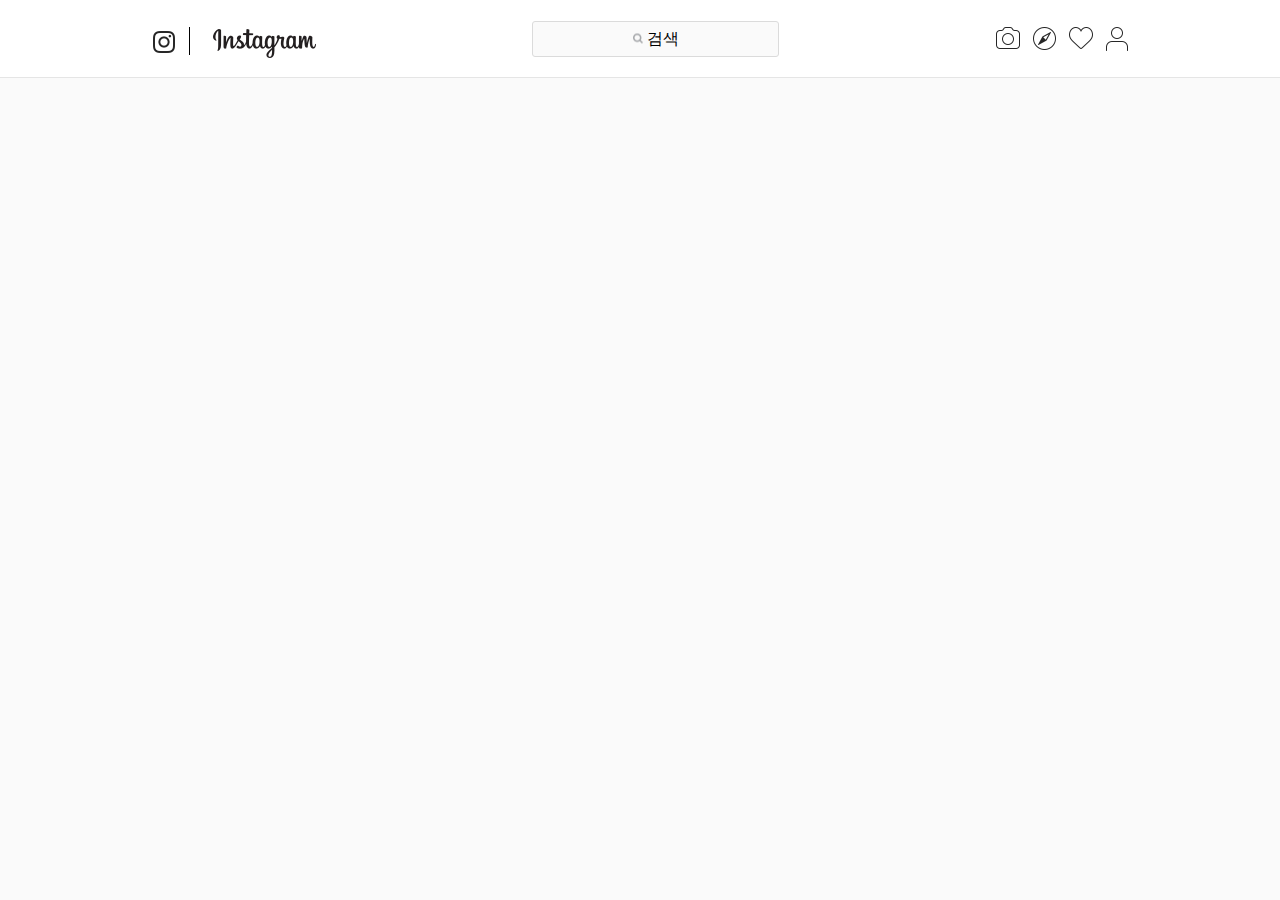
==== index.html @ 07c373a2 "header 구현" ====
<!DOCTYPE html>
<html lang="en">
  <head>
    <meta charset="UTF-8" />
    <meta http-equiv="X-UA-Compatible" content="IE=edge" />
    <meta name="viewport" content="width=device-width, initial-scale=1.0" />
    <title>Document</title>
    <link rel="stylesheet" href="css/style.css" />
    <link rel="stylesheet" href="reset.css" />
    <script src="js/main.js"></script>
  </head>
  <body>
    <section id="container">
      <header id="header">
        <section class="inner">
          <h1 class="logo">
            <a href="index.html">
              <div class="sprite_insta_icon"></div>
              <div class="sprite_write_logo"></div>
            </a>
          </h1>
          <div class="search_box">
            <input type="text" placeholder="검색" id="search-field" />
            <div class="fake_field">
              <span class="sprite_small_search_icon"></span>
              <span>검색</span>
            </div>
          </div>
          <div class="right_icons">
            <div class="sprite_camera_icon"></div>
            <div class="sprite_compass_icon"></div>
            <div class="sprite_heart_icon_outline"></div>
            <div class="sprite_user_icon_outline"></div>
          </div>
        </section>
      </header>
    </section>
  </body>
</html>
---- css/style.css ----
.sprite_insta_icon {
  display: inline-block;
  background: url("../imgs/background01.png") no-repeat -53px -235px;
  width: 22px;
  height: 22px;
}

.sprite_write_logo {
  display: inline-block;
  background: url("../imgs/background01.png") no-repeat -94px -72px;
  width: 103px;
  height: 29px;
}

.sprite_compass_icon {
  display: inline-block;
  background: url("../imgs/background01.png") no-repeat -130px -286px;
  width: 23px;
  height: 23px;
}

.sprite_user_icon_outline {
  display: inline-block;
  background: url("../imgs/background01.png") no-repeat -272px -182px;
  width: 22px;
  height: 24px;
}

.sprite_heart_icon_outline {
  display: inline-block;
  background: url("../imgs/background01.png") no-repeat -52px -261px;
  width: 24px;
  height: 22px;
}

.sprite_small_search_icon {
  display: inline-block;
  background: url("../imgs/background01.png") no-repeat -337px -246px;
  width: 10px;
  height: 10px;
}

.sprite_more_icon {
  display: inline-block;
  background: url("../imgs/background01.png") no-repeat -301px -218px;
  width: 15px;
  height: 3px;
}

.sprite_bubble_icon {
  display: inline-block;
  background: url("../imgs/background01.png") no-repeat -239px -202px;
  width: 24px;
  height: 24px;
}

.sprite_share_icon {
  display: inline-block;
  background: url("../imgs/background01.png") no-repeat -324px -52px;
  width: 21px;
  height: 24px;
}

.sprite_bookmark_outline {
  display: inline-block;
  background: url("../imgs/background01.png") no-repeat -237px -286px;
  width: 19px;
  height: 24px;
}
.sprite_bookmark_outline.on {
  background: url("../imgs/background01.png") no-repeat -159px -286px;
  width: 19px;
  height: 24px;
}

.sprite_small_heart_icon_outline {
  display: inline-block;
  background: url("../imgs/background01.png") no-repeat -323px -274px;
  width: 12px;
  height: 11px;
}

.sprite_camera_icon {
  display: inline-block;
  background: url("../imgs/background01.png") no-repeat -271px -104px;
  width: 24px;
  height: 22px;
}

.sprite_insta_big_logo {
  display: inline-block;
  background: url("../imgs/background02.png") no-repeat -98px -150px;
  width: 175px;
  height: 51px;
}

.sprite_plus_icon {
  display: inline-block;
  background: url("../imgs/background01.png") no-repeat -187px -202px;
  width: 23px;
  height: 23px;
}

body {
  background: #fafafa;
}

#header {
  width: 100%;
  position: absolute;
  z-index: 999;
  left: 0;
  top: 0;
  background: white;
  border-bottom: 1px solid rgba(0, 0, 0, 0.1);
}
#header .inner {
  width: 975px;
  height: 77px;
  margin: 0 auto;
  display: flex;
  justify-content: space-between;
  align-items: center;
}
#header .inner .logo a {
  color: transparent;
}
#header .inner .logo a div {
  vertical-align: middle;
}
#header .inner .logo a div:nth-child(2) {
  transform: translateY(2px);
}
#header .inner .logo .sprite_insta_icon {
  position: relative;
  margin-right: 30px;
}
#header .inner .logo .sprite_insta_icon:after {
  content: "";
  width: 1px;
  height: 28px;
  background: #000;
  position: absolute;
  right: -15px;
  top: -4px;
}
#header .search_box {
  position: relative;
}
#search-field {
  width: 185px;
  height: 28px;
  background: #fafafa;
  border: 1px solid #dbdbdb;
  border-radius: 3px;
  padding: 3px 30px;
  color: #999;
  font-weight: 400;
  text-align: left;
  font-size: 14px;
  outline: none;
}
#search-field::placeholder {
  font-size: 0px;
}
#search-field:focus::placeholder {
  font-size: 14px;
}
#header .search_box .fake_field {
  position: absolute;
  top: 50%;
  left: 50%;
  transform: translate(-50%, -50%);
  pointer-events: none;
}
/* ~ 선택자 : 이어져 있는 모든 옆에 있는 태그 선택 */
#search-field:focus ~ .fake_field span:nth-child(1) {
  transform: translateX(-105px);
}
#search-field:focus ~ .fake_field span:nth-child(2) {
  display: none;
}
#header .right_icons {
  width: 132px;
  display: flex;
  justify-content: space-between;
}
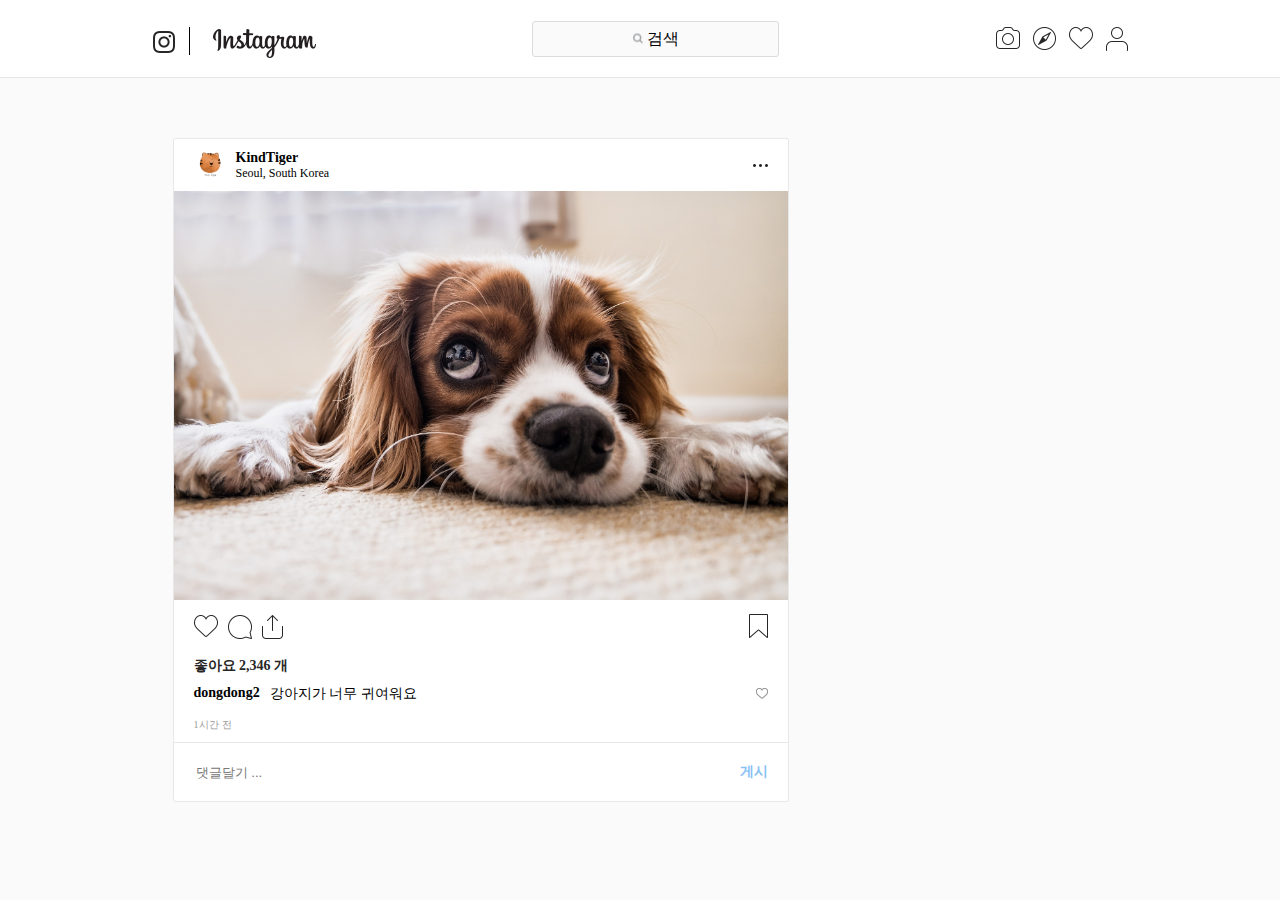
==== commit 3e2a28fc: "컨텐츠 영역 구현" ====
--- a/index.html
+++ b/index.html
@@ -34,6 +34,69 @@
           </div>
         </section>
       </header>
+
+      <section id="main_container">
+        <div class="inner">
+          <div class="contents_box">
+            <article class="contents">
+              <header class="top">
+                <div class="user_container">
+                  <div class="profile_img">
+                    <img src="imgs/thumb.jpeg" alt="프로필이미지" />
+                  </div>
+                  <div class="user_name">
+                    <div class="nick_name m_text">KindTiger</div>
+                    <div class="country s_text">Seoul, South Korea</div>
+                  </div>
+                </div>
+                <div class="sprite_more_icon" data-name="more"></div>
+              </header>
+
+              <div class="img_section">
+                <div class="trans_inner">
+                  <div>
+                    <img src="imgs/img_section/img01.jpg" alt="visual01" />
+                  </div>
+                </div>
+              </div>
+
+              <div class="bottom_icons">
+                <div class="left_icons">
+                  <div class="heart_btn">
+                    <div class="sprite_heart_icon_outline" name="39" data-name="heartbeat"></div>
+                  </div>
+                  <div class="sprite_bubble_icon"></div>
+                  <div class="sprite_share_icon" data-name="share"></div>
+                </div>
+                <div class="right_icons">
+                  <div class="sprite_bookmark_outline" data-name="bookmark"></div>
+                </div>
+              </div>
+              <div class="likes m_text">
+                좋아요
+                <span id="count">2,346</span>
+                개
+              </div>
+
+              <div class="comment_container">
+                <div class="comment">
+                  <div class="nick_name m_text">dongdong2</div>
+                  <div>강아지가 너무 귀여워요</div>
+                </div>
+                <div class="small_heart">
+                  <div class="sprite_small_heart_icon_outline"></div>
+                </div>
+              </div>
+              <div class="timer">1시간 전</div>
+
+              <div class="comment_field">
+                <input type="text" placeholder="댓글달기 ..." />
+                <div class="upload_btn m_text">게시</div>
+              </div>
+            </article>
+          </div>
+        </div>
+      </section>
     </section>
   </body>
 </html>
--- a/css/style.css
+++ b/css/style.css
@@ -173,7 +173,7 @@
   transform: translate(-50%, -50%);
   pointer-events: none;
 }
-/* ~ 선택자 : 이어져 있는 모든 옆에 있는 태그 선택 */
+/* ~ 선택자 : 자신 뒤에 이어지는 부모가 동일한 형제 요소를 선택 */
 #search-field:focus ~ .fake_field span:nth-child(1) {
   transform: translateX(-105px);
 }
@@ -185,3 +185,129 @@
   display: flex;
   justify-content: space-between;
 }
+
+/* ----------------------- 헤더 ----------------------- */
+
+#main_container {
+  padding-top: 130px;
+  display: flex;
+  justify-content: center;
+}
+#main_container .inner {
+  width: 935px;
+}
+.contents_box {
+}
+.contents {
+  width: 614px;
+  border: 1px solid rgba(0, 0, 0, 0.09);
+  border-radius: 3px;
+  margin-bottom: 60px;
+  background: white;
+}
+.contents .top {
+  display: flex;
+  justify-content: space-between;
+  align-items: center;
+  padding: 10px 20px;
+}
+
+.contents .top .user_container {
+  display: flex;
+  align-items: center;
+}
+
+.contents .top .profile_img {
+  width: 32px;
+  height: 32px;
+  border-radius: 50%;
+  overflow: hidden;
+  margin-right: 10px;
+}
+.contents .top .profile_img img {
+  width: 100%;
+}
+
+.m_text {
+  font-size: 14px;
+  font-weight: bold;
+}
+.s_text {
+  font-size: 12px;
+}
+
+.contents .img_section {
+  overflow: hidden;
+}
+
+.contents .img_section img {
+  width: 100%;
+}
+
+.contents .bottom_icons {
+  display: flex;
+  justify-content: space-between;
+  align-items: center;
+  padding: 10px 20px;
+}
+.contents .bottom_icons .left_icons {
+  display: flex;
+}
+.contents .bottom_icons .left_icons > div {
+  margin-right: 10px;
+  cursor: pointer;
+}
+.contents .bottom_icons .right_icons > div {
+  cursor: pointer;
+}
+.contents .likes {
+  padding: 5px 20px;
+  color: #262626;
+}
+.contents .comment_container {
+  display: flex;
+  justify-content: space-between;
+  align-items: center;
+  padding: 5px 20px;
+}
+.contents .comment_container .comment {
+  display: flex;
+  font-size: 14px;
+}
+.contents .comment_container .comment .nick_name {
+  margin-right: 10px;
+}
+.contents .timer {
+  font-size: 10px;
+  letter-spacing: 0.2px;
+  color: #999;
+  border-bottom: 1px solid rgba(0, 0, 0, 0.09);
+  padding: 10px 20px;
+}
+.contents .comment_field {
+  min-height: 56px;
+  padding: 0 20px;
+  position: relative;
+}
+
+.contents .comment_field input {
+  width: 100%;
+  height: 56px;
+  border: none;
+  outline: none;
+  background: transparent;
+}
+.contents .comment_field input:focus ~ .upload_btn {
+  pointer-events: initial;
+  opacity: 1;
+}
+.contents .comment_field .upload_btn {
+  color: #3897f0;
+  position: absolute;
+  top: 50%;
+  right: 20px;
+  transform: translateY(-50%);
+  cursor: pointer;
+  pointer-events: none;
+  opacity: 0.6;
+}
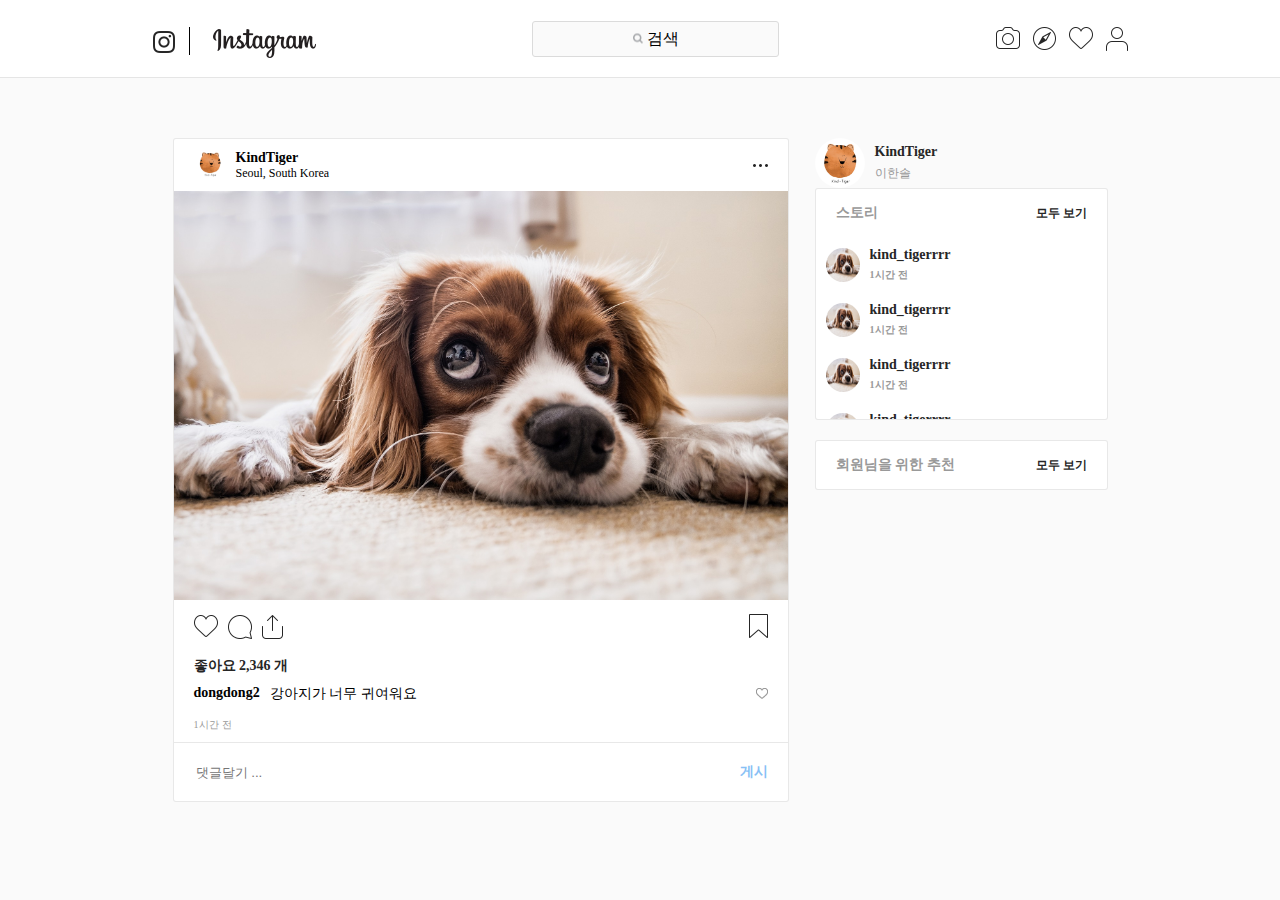
==== commit b43801af: "side box 구현" ====
--- a/index.html
+++ b/index.html
@@ -95,6 +95,79 @@
               </div>
             </article>
           </div>
+
+          <div class="side_box">
+            <div class="user_profile">
+              <div class="profile_thumb">
+                <img src="imgs/thumb.jpeg" alt="프로필사진" />
+              </div>
+              <div class="detail">
+                <div class="id m_text">KindTiger</div>
+                <div class="ko_name">이한솔</div>
+              </div>
+            </div>
+
+            <article class="story">
+              <header class="story_header">
+                <div>스토리</div>
+                <div class="more">모두 보기</div>
+              </header>
+              <div class="scroll_inner">
+                <div class="thumb_user">
+                  <div class="profile_thumb">
+                    <img src="imgs/thumb02.jpg" alt="프로필사진" />
+                  </div>
+                  <div class="detail">
+                    <div class="id">kind_tigerrrr</div>
+                    <div class="time">1시간 전</div>
+                  </div>
+                </div>
+                <div class="thumb_user">
+                  <div class="profile_thumb">
+                    <img src="imgs/thumb02.jpg" alt="프로필사진" />
+                  </div>
+                  <div class="detail">
+                    <div class="id">kind_tigerrrr</div>
+                    <div class="time">1시간 전</div>
+                  </div>
+                </div>
+                <div class="thumb_user">
+                  <div class="profile_thumb">
+                    <img src="imgs/thumb02.jpg" alt="프로필사진" />
+                  </div>
+                  <div class="detail">
+                    <div class="id">kind_tigerrrr</div>
+                    <div class="time">1시간 전</div>
+                  </div>
+                </div>
+                <div class="thumb_user">
+                  <div class="profile_thumb">
+                    <img src="imgs/thumb02.jpg" alt="프로필사진" />
+                  </div>
+                  <div class="detail">
+                    <div class="id">kind_tigerrrr</div>
+                    <div class="time">1시간 전</div>
+                  </div>
+                </div>
+                <div class="thumb_user">
+                  <div class="profile_thumb">
+                    <img src="imgs/thumb02.jpg" alt="프로필사진" />
+                  </div>
+                  <div class="detail">
+                    <div class="id">kind_tigerrrr</div>
+                    <div class="time">1시간 전</div>
+                  </div>
+                </div>
+              </div>
+            </article>
+
+            <article class="recommend">
+              <header class="reco_header">
+                <div>회원님을 위한 추천</div>
+                <div class="more">모두 보기</div>
+              </header>
+            </article>
+          </div>
         </div>
       </section>
     </section>
--- a/css/style.css
+++ b/css/style.css
@@ -195,6 +195,7 @@
 }
 #main_container .inner {
   width: 935px;
+  position: relative;
 }
 .contents_box {
 }
@@ -311,3 +312,82 @@
   pointer-events: none;
   opacity: 0.6;
 }
+
+.side_box {
+  width: 293px;
+  position: absolute;
+  right: 0;
+  top: 0;
+}
+
+.side_box .profile_thumb {
+  width: 50px;
+  height: 50px;
+  border-radius: 50%;
+  overflow: hidden;
+  margin-right: 10px;
+}
+
+.side_box .profile_thumb img {
+  width: 100%;
+  height: 100%;
+}
+
+.side_box .user_profile {
+  display: flex;
+  align-items: center;
+  font-size: 14px;
+  color: #262626;
+}
+
+.side_box .detail .id {
+  margin-bottom: 5px;
+}
+
+.side_box .detail .ko_name {
+  font-size: 12px;
+  color: #999;
+}
+
+.side_box article {
+  border: 1px solid rgba(0, 0, 0, 0.09);
+  border-radius: 3px;
+  margin-bottom: 20px;
+  width: 291px;
+  font-size: 14px;
+  color: #262626;
+  font-weight: bold;
+  background: white;
+}
+.side_box header {
+  display: flex;
+  align-items: center;
+  justify-content: space-between;
+  padding: 15px 20px;
+  color: #999;
+}
+.side_box article header .more {
+  font-size: 12px;
+  color: #262626;
+  cursor: pointer;
+}
+
+.thumb_user {
+  display: flex;
+  align-items: center;
+  padding: 10px 10px;
+}
+.thumb_user .profile_thumb {
+  width: 34px;
+  height: 34px;
+}
+.thumb_user .time {
+  font-size: 10px;
+  letter-spacing: 0.2px;
+  color: #999;
+}
+.side_box .scroll_inner {
+  height: 182px;
+  overflow-x: hidden;
+  overflow-y: auto;
+}
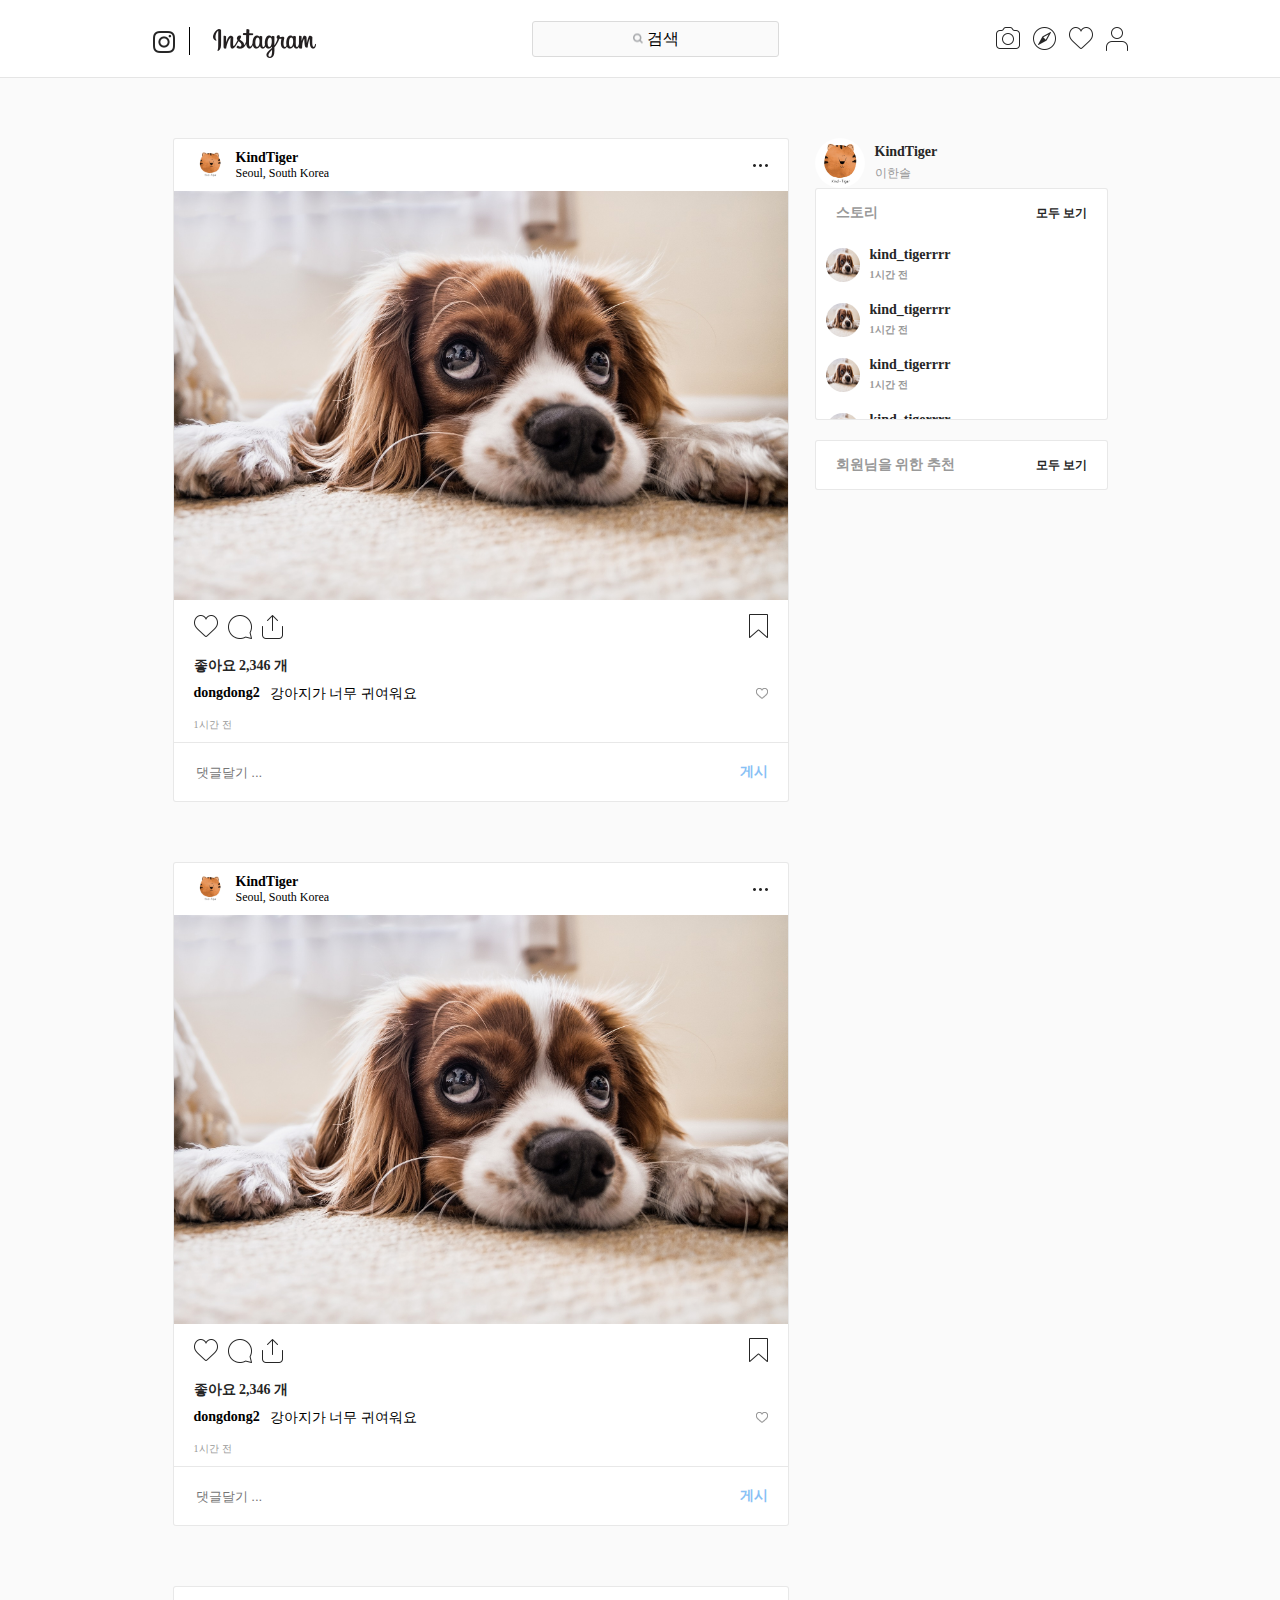
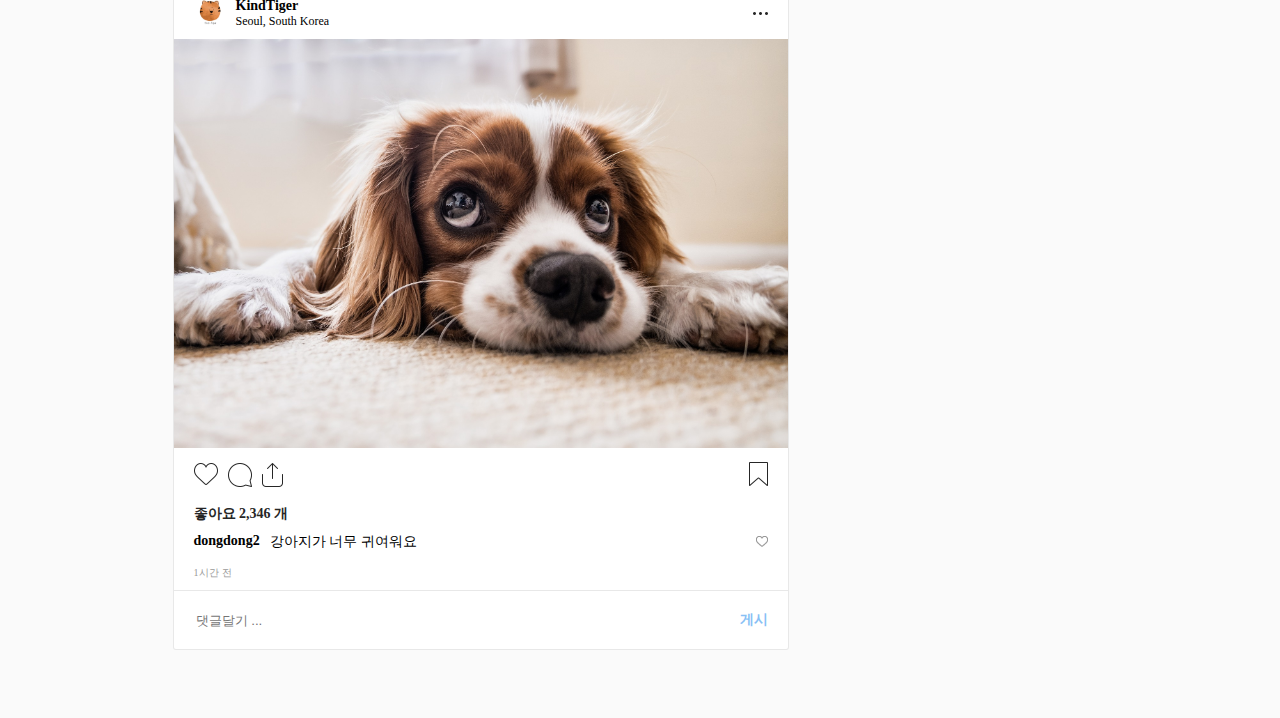
==== commit 66fb54de: "contents bottom icons js구현" ====
--- a/index.html
+++ b/index.html
@@ -4,10 +4,13 @@
     <meta charset="UTF-8" />
     <meta http-equiv="X-UA-Compatible" content="IE=edge" />
     <meta name="viewport" content="width=device-width, initial-scale=1.0" />
+    <meta
+      name="viewport"
+      content="width=device-width, user-scalable=no, initial-scale=1.0, maximum-scale=1.0, minimum-scale=1.0"
+    />
     <title>Document</title>
     <link rel="stylesheet" href="css/style.css" />
     <link rel="stylesheet" href="reset.css" />
-    <script src="js/main.js"></script>
   </head>
   <body>
     <section id="container">
@@ -35,6 +38,15 @@
         </section>
       </header>
 
+      <div class="hidden_menu">
+        <div class="scroll_inner">
+          <div class="user">
+            <div class="thumb_img"><img src="imgs/thumb.jpeg" alt="프로필사진" /></div>
+            <div class="id">kindtigerrr</div>
+          </div>
+        </div>
+      </div>
+
       <section id="main_container">
         <div class="inner">
           <div class="contents_box">
@@ -94,6 +106,120 @@
                 <div class="upload_btn m_text">게시</div>
               </div>
             </article>
+
+            <article class="contents">
+              <header class="top">
+                <div class="user_container">
+                  <div class="profile_img">
+                    <img src="imgs/thumb.jpeg" alt="프로필이미지" />
+                  </div>
+                  <div class="user_name">
+                    <div class="nick_name m_text">KindTiger</div>
+                    <div class="country s_text">Seoul, South Korea</div>
+                  </div>
+                </div>
+                <div class="sprite_more_icon" data-name="more"></div>
+              </header>
+
+              <div class="img_section">
+                <div class="trans_inner">
+                  <div>
+                    <img src="imgs/img_section/img01.jpg" alt="visual01" />
+                  </div>
+                </div>
+              </div>
+
+              <div class="bottom_icons">
+                <div class="left_icons">
+                  <div class="heart_btn">
+                    <div class="sprite_heart_icon_outline" name="39" data-name="heartbeat"></div>
+                  </div>
+                  <div class="sprite_bubble_icon"></div>
+                  <div class="sprite_share_icon" data-name="share"></div>
+                </div>
+                <div class="right_icons">
+                  <div class="sprite_bookmark_outline" data-name="bookmark"></div>
+                </div>
+              </div>
+              <div class="likes m_text">
+                좋아요
+                <span id="count">2,346</span>
+                개
+              </div>
+
+              <div class="comment_container">
+                <div class="comment">
+                  <div class="nick_name m_text">dongdong2</div>
+                  <div>강아지가 너무 귀여워요</div>
+                </div>
+                <div class="small_heart">
+                  <div class="sprite_small_heart_icon_outline"></div>
+                </div>
+              </div>
+              <div class="timer">1시간 전</div>
+
+              <div class="comment_field">
+                <input type="text" placeholder="댓글달기 ..." />
+                <div class="upload_btn m_text">게시</div>
+              </div>
+            </article>
+
+            <article class="contents">
+              <header class="top">
+                <div class="user_container">
+                  <div class="profile_img">
+                    <img src="imgs/thumb.jpeg" alt="프로필이미지" />
+                  </div>
+                  <div class="user_name">
+                    <div class="nick_name m_text">KindTiger</div>
+                    <div class="country s_text">Seoul, South Korea</div>
+                  </div>
+                </div>
+                <div class="sprite_more_icon" data-name="more"></div>
+              </header>
+
+              <div class="img_section">
+                <div class="trans_inner">
+                  <div>
+                    <img src="imgs/img_section/img01.jpg" alt="visual01" />
+                  </div>
+                </div>
+              </div>
+
+              <div class="bottom_icons">
+                <div class="left_icons">
+                  <div class="heart_btn">
+                    <div class="sprite_heart_icon_outline" name="39" data-name="heartbeat"></div>
+                  </div>
+                  <div class="sprite_bubble_icon"></div>
+                  <div class="sprite_share_icon" data-name="share"></div>
+                </div>
+                <div class="right_icons">
+                  <div class="sprite_bookmark_outline" data-name="bookmark"></div>
+                </div>
+              </div>
+              <div class="likes m_text">
+                좋아요
+                <span id="count">2,346</span>
+                개
+              </div>
+
+              <div class="comment_container">
+                <div class="comment">
+                  <div class="nick_name m_text">dongdong2</div>
+                  <div>강아지가 너무 귀여워요</div>
+                </div>
+                <div class="small_heart">
+                  <div class="sprite_small_heart_icon_outline"></div>
+                </div>
+              </div>
+              <div class="timer">1시간 전</div>
+
+              <div class="comment_field">
+                <input type="text" placeholder="댓글달기 ..." />
+                <div class="upload_btn m_text">게시</div>
+              </div>
+            </article>
           </div>
 
           <div class="side_box">
@@ -171,5 +297,6 @@
         </div>
       </section>
     </section>
+    <script src="js/main.js"></script>
   </body>
 </html>
--- a/css/style.css
+++ b/css/style.css
@@ -114,6 +114,9 @@
   background: white;
   border-bottom: 1px solid rgba(0, 0, 0, 0.1);
 }
+#header .on {
+  position: fixed;
+}
 #header .inner {
   width: 975px;
   height: 77px;
@@ -121,6 +124,10 @@
   display: flex;
   justify-content: space-between;
   align-items: center;
+  transition: all 1s;
+}
+#header.on .inner {
+  height: 52px;
 }
 #header .inner .logo a {
   color: transparent;
@@ -143,6 +150,13 @@
   position: absolute;
   right: -15px;
   top: -4px;
+  transition: all 0.5s;
+}
+#header.on .inner .logo .sprite_insta_icon:after {
+  opacity: 0;
+}
+#header.on .inner .logo div:nth-child(2) {
+  opacity: 0;
 }
 #header .search_box {
   position: relative;
@@ -261,6 +275,9 @@
 .contents .bottom_icons .right_icons > div {
   cursor: pointer;
 }
+.sprite_heart_icon_outline.on {
+  background: url("../imgs/background01.png") no-repeat -26px -261px;
+}
 .contents .likes {
   padding: 5px 20px;
   color: #262626;
@@ -320,6 +337,10 @@
   top: 0;
 }
 
+.side_box.on {
+  position: fixed;
+  top: 80px;
+}
 .side_box .profile_thumb {
   width: 50px;
   height: 50px;
@@ -391,3 +412,81 @@
   overflow-x: hidden;
   overflow-y: auto;
 }
+
+.hidden_menu {
+  display: none;
+  width: 600px;
+  position: absolute;
+  left: 50%;
+  transform: translate(-50%);
+  top: 100px;
+  overflow: hidden;
+  border: 1px solid rgba(0, 0, 0, 0.09);
+  border-radius: 3px;
+}
+
+.hidden_menu .scroll_inner {
+  height: 100px;
+  width: auto;
+  overflow-x: auto;
+  overflow-y: hidden;
+  display: flex;
+  align-items: center;
+  padding: 0 10px;
+}
+
+.hidden_menu .scroll_inner .user {
+  width: 80px;
+  height: 80px;
+  display: flex;
+  flex-direction: column;
+  align-items: center;
+  margin-right: 15px;
+  justify-content: space-between;
+}
+
+.hidden_menu .scroll_inner .user .id {
+  font-size: 12px;
+  color: #262626;
+}
+.hidden_menu .thumb_img {
+  width: 56px;
+  height: 56px;
+  border-radius: 50%;
+  overflow: hidden;
+}
+.hidden_menu .thumb_img img {
+  width: 100%;
+  height: 100%;
+}
+
+@media screen and (max-width: 1000px) {
+  #header .inner {
+    width: 97.5%;
+  }
+  #main_container {
+    padding-top: 220px;
+  }
+  #main_container .inner {
+    width: 93.5%;
+  }
+  .contents_box {
+    display: flex;
+    flex-direction: column;
+    align-items: center;
+  }
+  .side_box {
+    display: none;
+  }
+  .hidden_menu {
+    display: block;
+  }
+}
+@media screen and (max-width: 650px) {
+  #header .search_box {
+    display: none;
+  }
+  .hidden_menu {
+    width: 95%;
+  }
+}
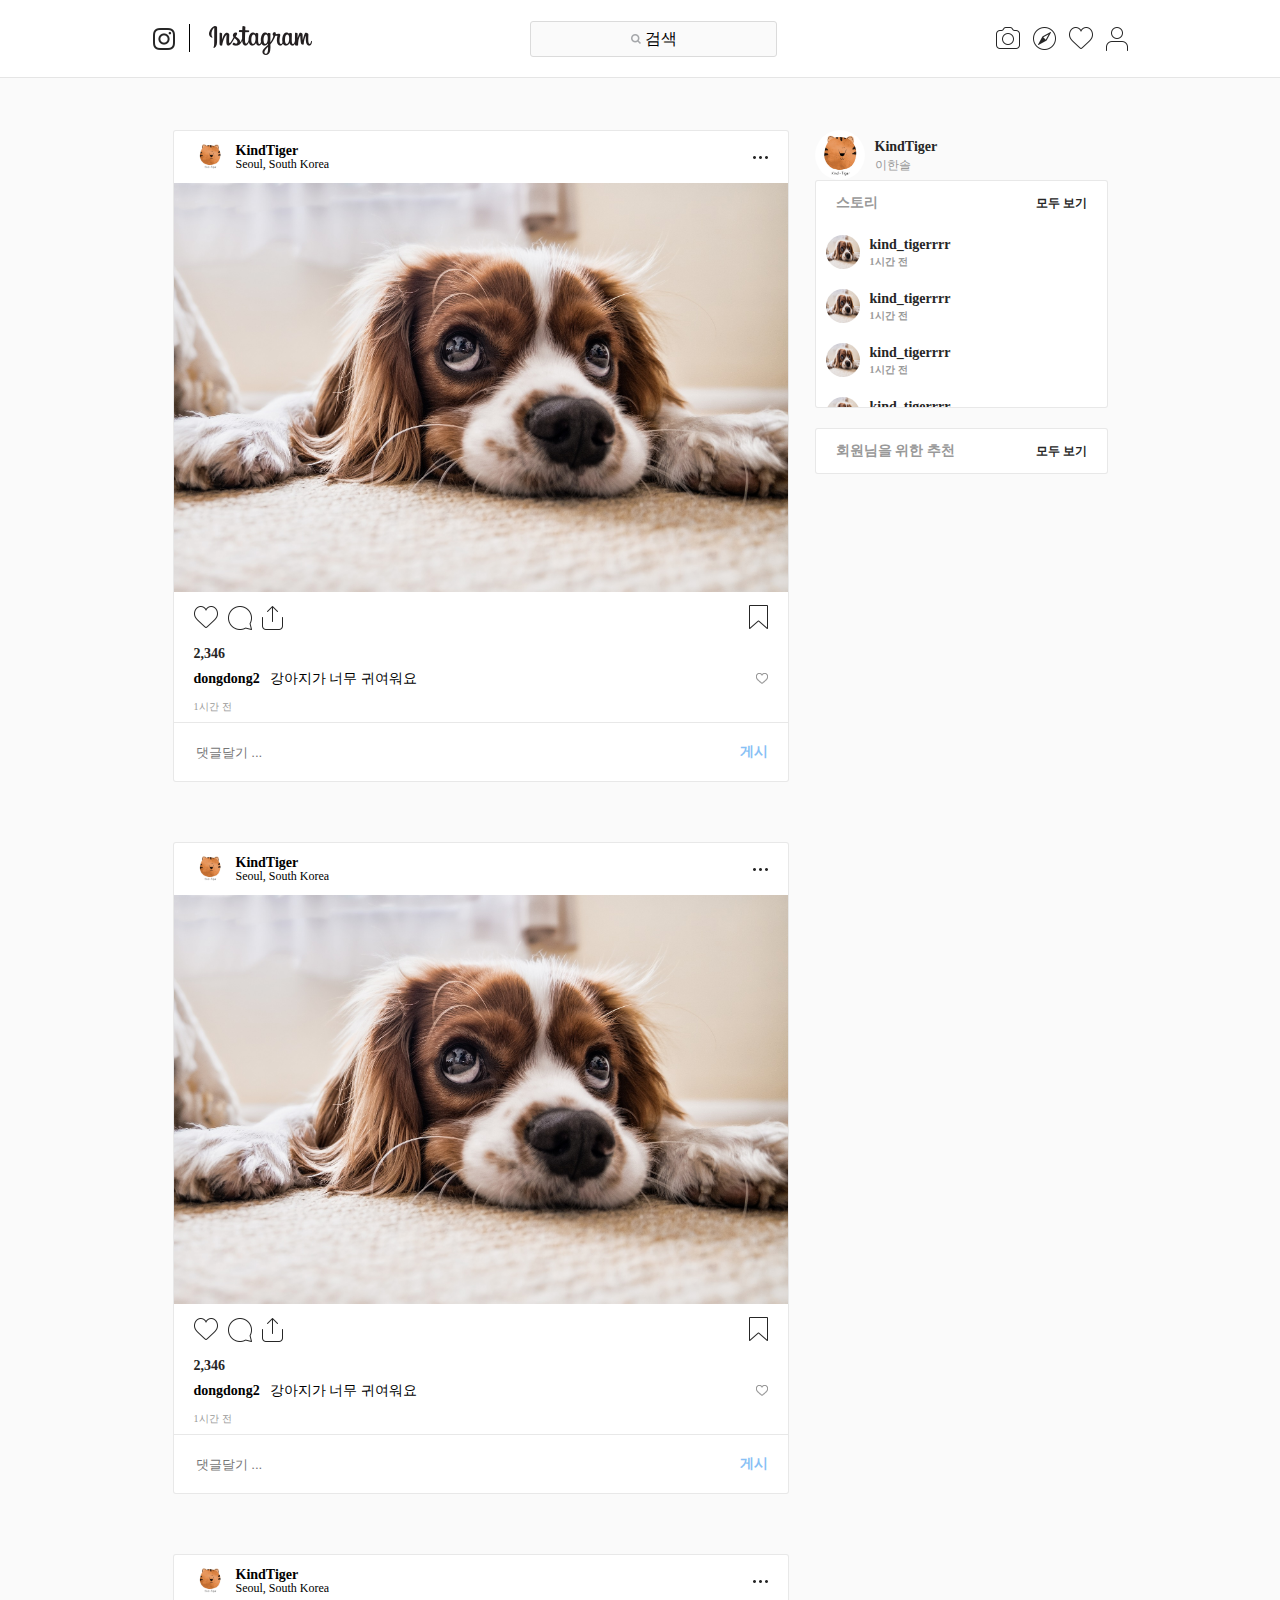
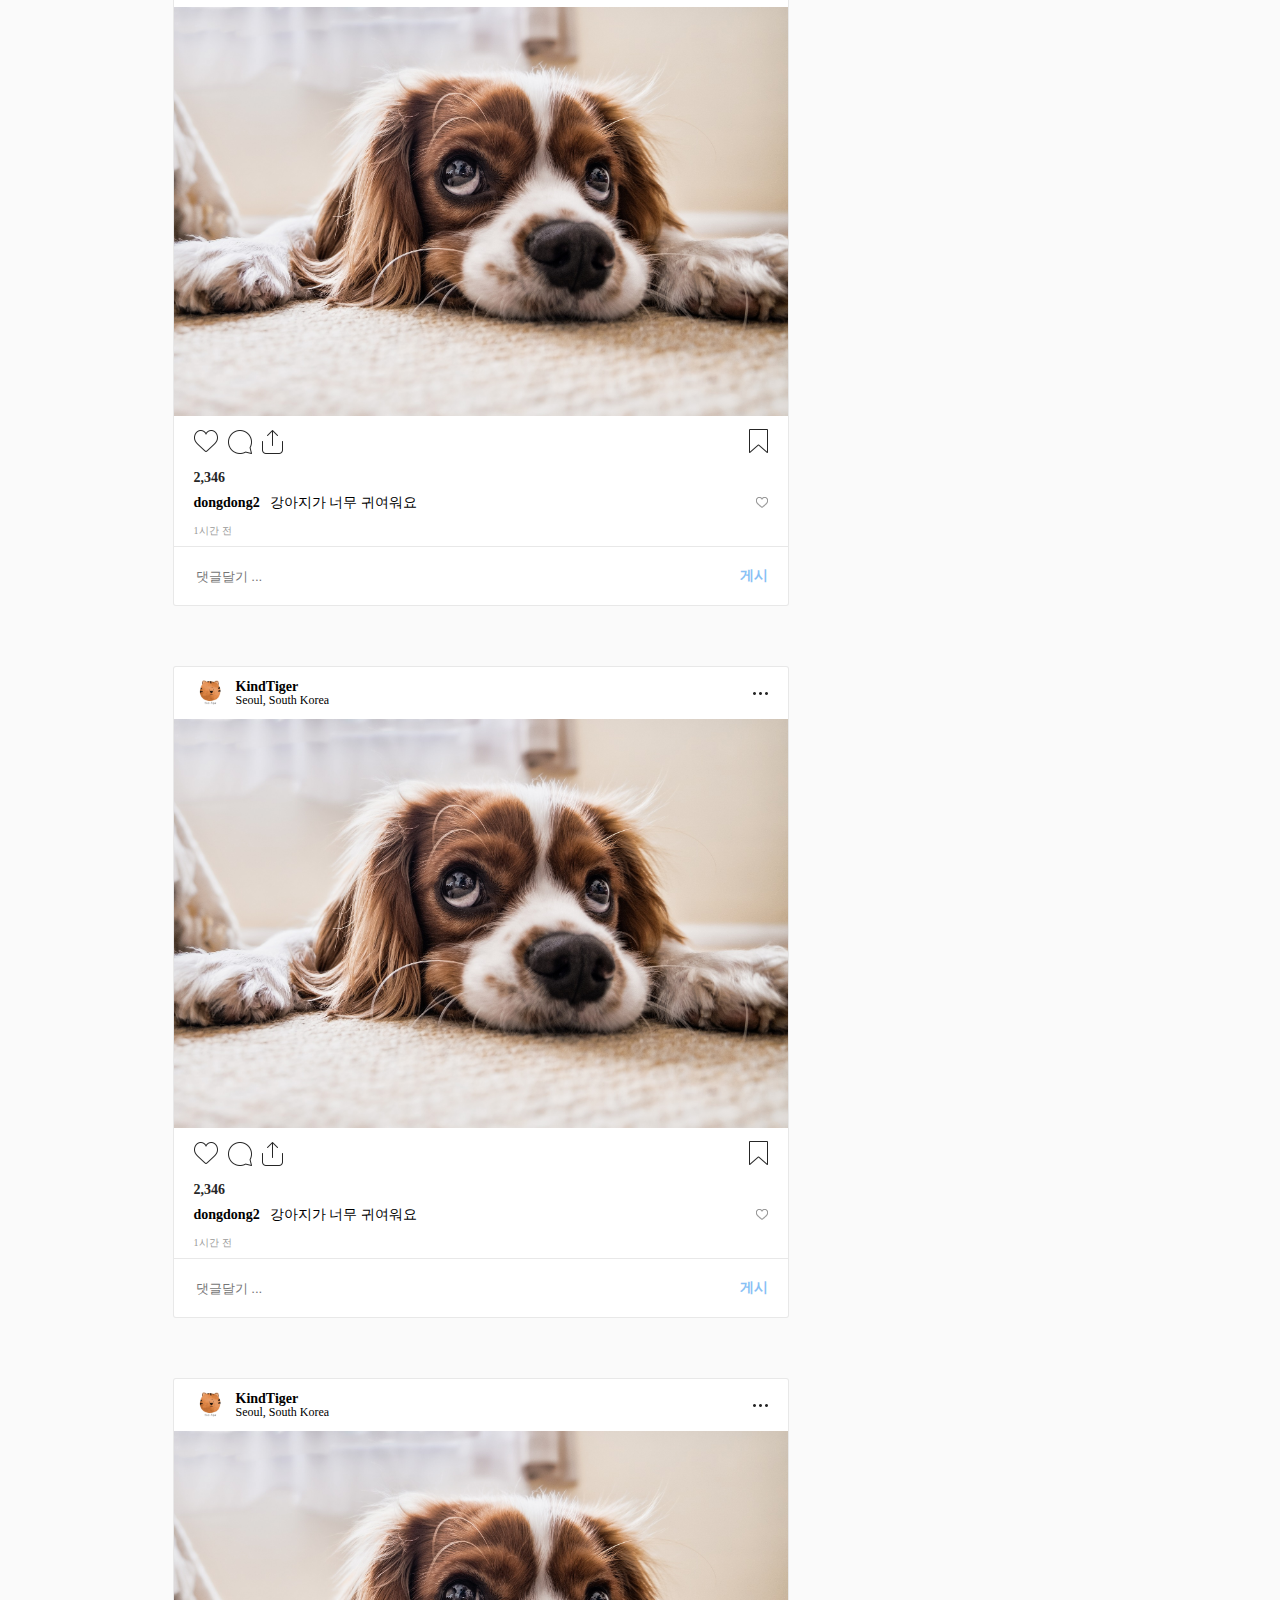
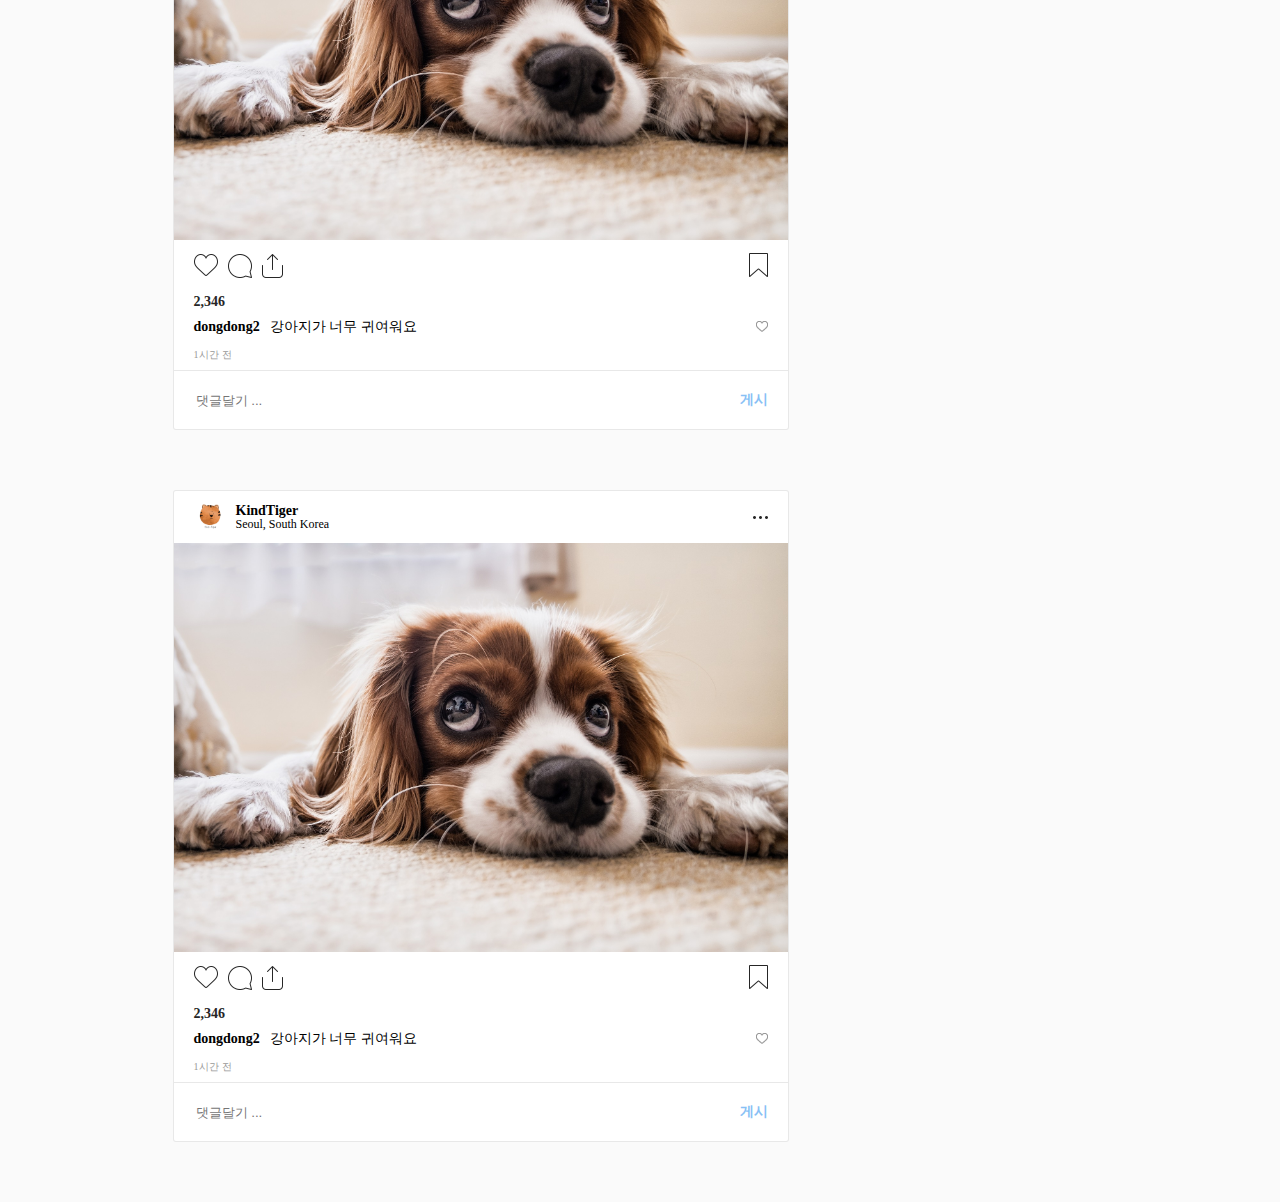
==== commit 0e5165e5: "ajax 통신" ====
--- a/index.html
+++ b/index.html
@@ -10,7 +10,7 @@
     />
     <title>Document</title>
     <link rel="stylesheet" href="css/style.css" />
-    <link rel="stylesheet" href="reset.css" />
+    <link rel="stylesheet" href="css/reset.css" />
   </head>
   <body>
     <section id="container">
@@ -61,7 +61,15 @@
                     <div class="country s_text">Seoul, South Korea</div>
                   </div>
                 </div>
-                <div class="sprite_more_icon" data-name="more"></div>
+                <div class="sprite_more_icon" data-name="more">
+                  <ul class="toggle_box">
+                    <li>
+                      <input type="submit" class="follow" value="팔로우" data-name="follow" />
+                    </li>
+                    <li>수정</li>
+                    <li>삭제</li>
+                  </ul>
+                </div>
               </header>
 
               <div class="img_section">
@@ -75,25 +83,26 @@
               <div class="bottom_icons">
                 <div class="left_icons">
                   <div class="heart_btn">
-                    <div class="sprite_heart_icon_outline" name="39" data-name="heartbeat"></div>
+                    <div class="sprite_heart_icon_outline" name="37" data-name="heartbeat"></div>
                   </div>
                   <div class="sprite_bubble_icon"></div>
                   <div class="sprite_share_icon" data-name="share"></div>
                 </div>
                 <div class="right_icons">
-                  <div class="sprite_bookmark_outline" data-name="bookmark"></div>
+                  <div class="sprite_bookmark_outline" name="37" data-name="bookmark"></div>
                 </div>
               </div>
               <div class="likes m_text">
-                좋아요
-                <span id="count">2,346</span>
-                개
+                <span id="like-count-37">2,346</span>
+                <span id="bookmark-count-37"></span>
               </div>
 
               <div class="comment_container">
-                <div class="comment">
-                  <div class="nick_name m_text">dongdong2</div>
-                  <div>강아지가 너무 귀여워요</div>
+                <div class="comment" id="comment-list-ajax-post37">
+                  <div class="comment-detail">
+                    <div class="nick_name m_text">dongdong2</div>
+                    <div>강아지가 너무 귀여워요</div>
+                  </div>
                 </div>
                 <div class="small_heart">
                   <div class="sprite_small_heart_icon_outline"></div>
@@ -101,9 +110,9 @@
               </div>
               <div class="timer">1시간 전</div>
 
-              <div class="comment_field">
+              <div class="comment_field" id="add-comment-post37">
                 <input type="text" placeholder="댓글달기 ..." />
-                <div class="upload_btn m_text">게시</div>
+                <div class="upload_btn m_text" data-name="comment">게시</div>
               </div>
             </article>
 
@@ -118,7 +127,15 @@
                     <div class="country s_text">Seoul, South Korea</div>
                   </div>
                 </div>
-                <div class="sprite_more_icon" data-name="more"></div>
+                <div class="sprite_more_icon" data-name="more">
+                  <ul class="toggle_box">
+                    <li>
+                      <input type="submit" class="follow" value="팔로우" data-name="follow" />
+                    </li>
+                    <li>수정</li>
+                    <li>삭제</li>
+                  </ul>
+                </div>
               </header>
 
               <div class="img_section">
@@ -132,25 +149,26 @@
               <div class="bottom_icons">
                 <div class="left_icons">
                   <div class="heart_btn">
-                    <div class="sprite_heart_icon_outline" name="39" data-name="heartbeat"></div>
+                    <div class="sprite_heart_icon_outline" name="37" data-name="heartbeat"></div>
                   </div>
                   <div class="sprite_bubble_icon"></div>
                   <div class="sprite_share_icon" data-name="share"></div>
                 </div>
                 <div class="right_icons">
-                  <div class="sprite_bookmark_outline" data-name="bookmark"></div>
+                  <div class="sprite_bookmark_outline" name="37" data-name="bookmark"></div>
                 </div>
               </div>
               <div class="likes m_text">
-                좋아요
-                <span id="count">2,346</span>
-                개
+                <span id="like-count-37">2,346</span>
+                <span id="bookmark-count-37"></span>
               </div>
 
               <div class="comment_container">
-                <div class="comment">
-                  <div class="nick_name m_text">dongdong2</div>
-                  <div>강아지가 너무 귀여워요</div>
+                <div class="comment" id="comment-list-ajax-post37">
+                  <div class="comment-detail">
+                    <div class="nick_name m_text">dongdong2</div>
+                    <div>강아지가 너무 귀여워요</div>
+                  </div>
                 </div>
                 <div class="small_heart">
                   <div class="sprite_small_heart_icon_outline"></div>
@@ -158,9 +176,9 @@
               </div>
               <div class="timer">1시간 전</div>
 
-              <div class="comment_field">
+              <div class="comment_field" id="add-comment-post37">
                 <input type="text" placeholder="댓글달기 ..." />
-                <div class="upload_btn m_text">게시</div>
+                <div class="upload_btn m_text" data-name="comment">게시</div>
               </div>
             </article>
 
@@ -175,7 +193,15 @@
                     <div class="country s_text">Seoul, South Korea</div>
                   </div>
                 </div>
-                <div class="sprite_more_icon" data-name="more"></div>
+                <div class="sprite_more_icon" data-name="more">
+                  <ul class="toggle_box">
+                    <li>
+                      <input type="submit" class="follow" value="팔로우" data-name="follow" />
+                    </li>
+                    <li>수정</li>
+                    <li>삭제</li>
+                  </ul>
+                </div>
               </header>
 
               <div class="img_section">
@@ -189,25 +215,26 @@
               <div class="bottom_icons">
                 <div class="left_icons">
                   <div class="heart_btn">
-                    <div class="sprite_heart_icon_outline" name="39" data-name="heartbeat"></div>
+                    <div class="sprite_heart_icon_outline" name="37" data-name="heartbeat"></div>
                   </div>
                   <div class="sprite_bubble_icon"></div>
                   <div class="sprite_share_icon" data-name="share"></div>
                 </div>
                 <div class="right_icons">
-                  <div class="sprite_bookmark_outline" data-name="bookmark"></div>
+                  <div class="sprite_bookmark_outline" name="37" data-name="bookmark"></div>
                 </div>
               </div>
               <div class="likes m_text">
-                좋아요
-                <span id="count">2,346</span>
-                개
+                <span id="like-count-37">2,346</span>
+                <span id="bookmark-count-37"></span>
               </div>
 
               <div class="comment_container">
-                <div class="comment">
-                  <div class="nick_name m_text">dongdong2</div>
-                  <div>강아지가 너무 귀여워요</div>
+                <div class="comment" id="comment-list-ajax-post37">
+                  <div class="comment-detail">
+                    <div class="nick_name m_text">dongdong2</div>
+                    <div>강아지가 너무 귀여워요</div>
+                  </div>
                 </div>
                 <div class="small_heart">
                   <div class="sprite_small_heart_icon_outline"></div>
@@ -215,12 +242,211 @@
               </div>
               <div class="timer">1시간 전</div>
 
-              <div class="comment_field">
+              <div class="comment_field" id="add-comment-post37">
                 <input type="text" placeholder="댓글달기 ..." />
-                <div class="upload_btn m_text">게시</div>
+                <div class="upload_btn m_text" data-name="comment">게시</div>
+              </div>
+            </article>
+
+            <article class="contents">
+              <header class="top">
+                <div class="user_container">
+                  <div class="profile_img">
+                    <img src="imgs/thumb.jpeg" alt="프로필이미지" />
+                  </div>
+                  <div class="user_name">
+                    <div class="nick_name m_text">KindTiger</div>
+                    <div class="country s_text">Seoul, South Korea</div>
+                  </div>
+                </div>
+                <div class="sprite_more_icon" data-name="more">
+                  <ul class="toggle_box">
+                    <li>
+                      <input type="submit" class="follow" value="팔로우" data-name="follow" />
+                    </li>
+                    <li>수정</li>
+                    <li>삭제</li>
+                  </ul>
+                </div>
+              </header>
+
+              <div class="img_section">
+                <div class="trans_inner">
+                  <div>
+                    <img src="imgs/img_section/img01.jpg" alt="visual01" />
+                  </div>
+                </div>
+              </div>
+
+              <div class="bottom_icons">
+                <div class="left_icons">
+                  <div class="heart_btn">
+                    <div class="sprite_heart_icon_outline" name="37" data-name="heartbeat"></div>
+                  </div>
+                  <div class="sprite_bubble_icon"></div>
+                  <div class="sprite_share_icon" data-name="share"></div>
+                </div>
+                <div class="right_icons">
+                  <div class="sprite_bookmark_outline" name="37" data-name="bookmark"></div>
+                </div>
+              </div>
+              <div class="likes m_text">
+                <span id="like-count-37">2,346</span>
+                <span id="bookmark-count-37"></span>
+              </div>
+
+              <div class="comment_container">
+                <div class="comment" id="comment-list-ajax-post37">
+                  <div class="comment-detail">
+                    <div class="nick_name m_text">dongdong2</div>
+                    <div>강아지가 너무 귀여워요</div>
+                  </div>
+                </div>
+                <div class="small_heart">
+                  <div class="sprite_small_heart_icon_outline"></div>
+                </div>
+              </div>
+              <div class="timer">1시간 전</div>
+
+              <div class="comment_field" id="add-comment-post37">
+                <input type="text" placeholder="댓글달기 ..." />
+                <div class="upload_btn m_text" data-name="comment">게시</div>
+              </div>
+            </article>
+
+            <article class="contents">
+              <header class="top">
+                <div class="user_container">
+                  <div class="profile_img">
+                    <img src="imgs/thumb.jpeg" alt="프로필이미지" />
+                  </div>
+                  <div class="user_name">
+                    <div class="nick_name m_text">KindTiger</div>
+                    <div class="country s_text">Seoul, South Korea</div>
+                  </div>
+                </div>
+                <div class="sprite_more_icon" data-name="more">
+                  <ul class="toggle_box">
+                    <li>
+                      <input type="submit" class="follow" value="팔로우" data-name="follow" />
+                    </li>
+                    <li>수정</li>
+                    <li>삭제</li>
+                  </ul>
+                </div>
+              </header>
+
+              <div class="img_section">
+                <div class="trans_inner">
+                  <div>
+                    <img src="imgs/img_section/img01.jpg" alt="visual01" />
+                  </div>
+                </div>
+              </div>
+
+              <div class="bottom_icons">
+                <div class="left_icons">
+                  <div class="heart_btn">
+                    <div class="sprite_heart_icon_outline" name="37" data-name="heartbeat"></div>
+                  </div>
+                  <div class="sprite_bubble_icon"></div>
+                  <div class="sprite_share_icon" data-name="share"></div>
+                </div>
+                <div class="right_icons">
+                  <div class="sprite_bookmark_outline" name="37" data-name="bookmark"></div>
+                </div>
+              </div>
+              <div class="likes m_text">
+                <span id="like-count-37">2,346</span>
+                <span id="bookmark-count-37"></span>
+              </div>
+
+              <div class="comment_container">
+                <div class="comment" id="comment-list-ajax-post37">
+                  <div class="comment-detail">
+                    <div class="nick_name m_text">dongdong2</div>
+                    <div>강아지가 너무 귀여워요</div>
+                  </div>
+                </div>
+                <div class="small_heart">
+                  <div class="sprite_small_heart_icon_outline"></div>
+                </div>
+              </div>
+              <div class="timer">1시간 전</div>
+
+              <div class="comment_field" id="add-comment-post37">
+                <input type="text" placeholder="댓글달기 ..." />
+                <div class="upload_btn m_text" data-name="comment">게시</div>
+              </div>
+            </article>
+
+            <article class="contents">
+              <header class="top">
+                <div class="user_container">
+                  <div class="profile_img">
+                    <img src="imgs/thumb.jpeg" alt="프로필이미지" />
+                  </div>
+                  <div class="user_name">
+                    <div class="nick_name m_text">KindTiger</div>
+                    <div class="country s_text">Seoul, South Korea</div>
+                  </div>
+                </div>
+                <div class="sprite_more_icon" data-name="more">
+                  <ul class="toggle_box">
+                    <li>
+                      <input type="submit" class="follow" value="팔로우" data-name="follow" />
+                    </li>
+                    <li>수정</li>
+                    <li>삭제</li>
+                  </ul>
+                </div>
+              </header>
+
+              <div class="img_section">
+                <div class="trans_inner">
+                  <div>
+                    <img src="imgs/img_section/img01.jpg" alt="visual01" />
+                  </div>
+                </div>
+              </div>
+
+              <div class="bottom_icons">
+                <div class="left_icons">
+                  <div class="heart_btn">
+                    <div class="sprite_heart_icon_outline" name="37" data-name="heartbeat"></div>
+                  </div>
+                  <div class="sprite_bubble_icon"></div>
+                  <div class="sprite_share_icon" data-name="share"></div>
+                </div>
+                <div class="right_icons">
+                  <div class="sprite_bookmark_outline" name="37" data-name="bookmark"></div>
+                </div>
+              </div>
+              <div class="likes m_text">
+                <span id="like-count-37">2,346</span>
+                <span id="bookmark-count-37"></span>
+              </div>
+
+              <div class="comment_container">
+                <div class="comment" id="comment-list-ajax-post37">
+                  <div class="comment-detail">
+                    <div class="nick_name m_text">dongdong2</div>
+                    <div>강아지가 너무 귀여워요</div>
+                  </div>
+                </div>
+                <div class="small_heart">
+                  <div class="sprite_small_heart_icon_outline"></div>
+                </div>
+              </div>
+              <div class="timer">1시간 전</div>
+
+              <div class="comment_field" id="add-comment-post37">
+                <input type="text" placeholder="댓글달기 ..." />
+                <div class="upload_btn m_text" data-name="comment">게시</div>
               </div>
             </article>
           </div>
+          <input type="hidden" id="page" value="0" />
 
           <div class="side_box">
             <div class="user_profile">
@@ -297,6 +523,7 @@
         </div>
       </section>
     </section>
+    <script src="https://code.jquery.com/jquery-3.5.1.js"></script>
     <script src="js/main.js"></script>
   </body>
 </html>
--- a/css/style.css
+++ b/css/style.css
@@ -219,6 +219,7 @@
   border-radius: 3px;
   margin-bottom: 60px;
   background: white;
+  position: relative;
 }
 .contents .top {
   display: flex;
@@ -251,12 +252,36 @@
   font-size: 12px;
 }
 
+.contents .sprite_more_icon.on .toggle_box {
+  display: block;
+}
+.contents .toggle_box {
+  text-align: center;
+  position: absolute;
+  height: 0;
+  top: 35px;
+  right: 35px;
+  border: 1px solid rgba(0, 0, 0, 0.09);
+  border-radius: 3px;
+  display: none;
+}
+.contents .toggle_box > li {
+  padding: 5px 10px;
+  background: #fff;
+}
+
 .contents .img_section {
   overflow: hidden;
 }
 
 .contents .img_section img {
   width: 100%;
+}
+
+.contents .toggle_box > li input {
+  border: none;
+  background: #fff;
+  font-size: inherit;
 }
 
 .contents .bottom_icons {
@@ -290,7 +315,11 @@
 }
 .contents .comment_container .comment {
   display: flex;
+  flex-direction: column;
   font-size: 14px;
+}
+.contents .comment_container .comment-detail {
+  display: flex;
 }
 .contents .comment_container .comment .nick_name {
   margin-right: 10px;
@@ -326,7 +355,7 @@
   right: 20px;
   transform: translateY(-50%);
   cursor: pointer;
-  pointer-events: none;
+  /* pointer-events: none; */
   opacity: 0.6;
 }
 
